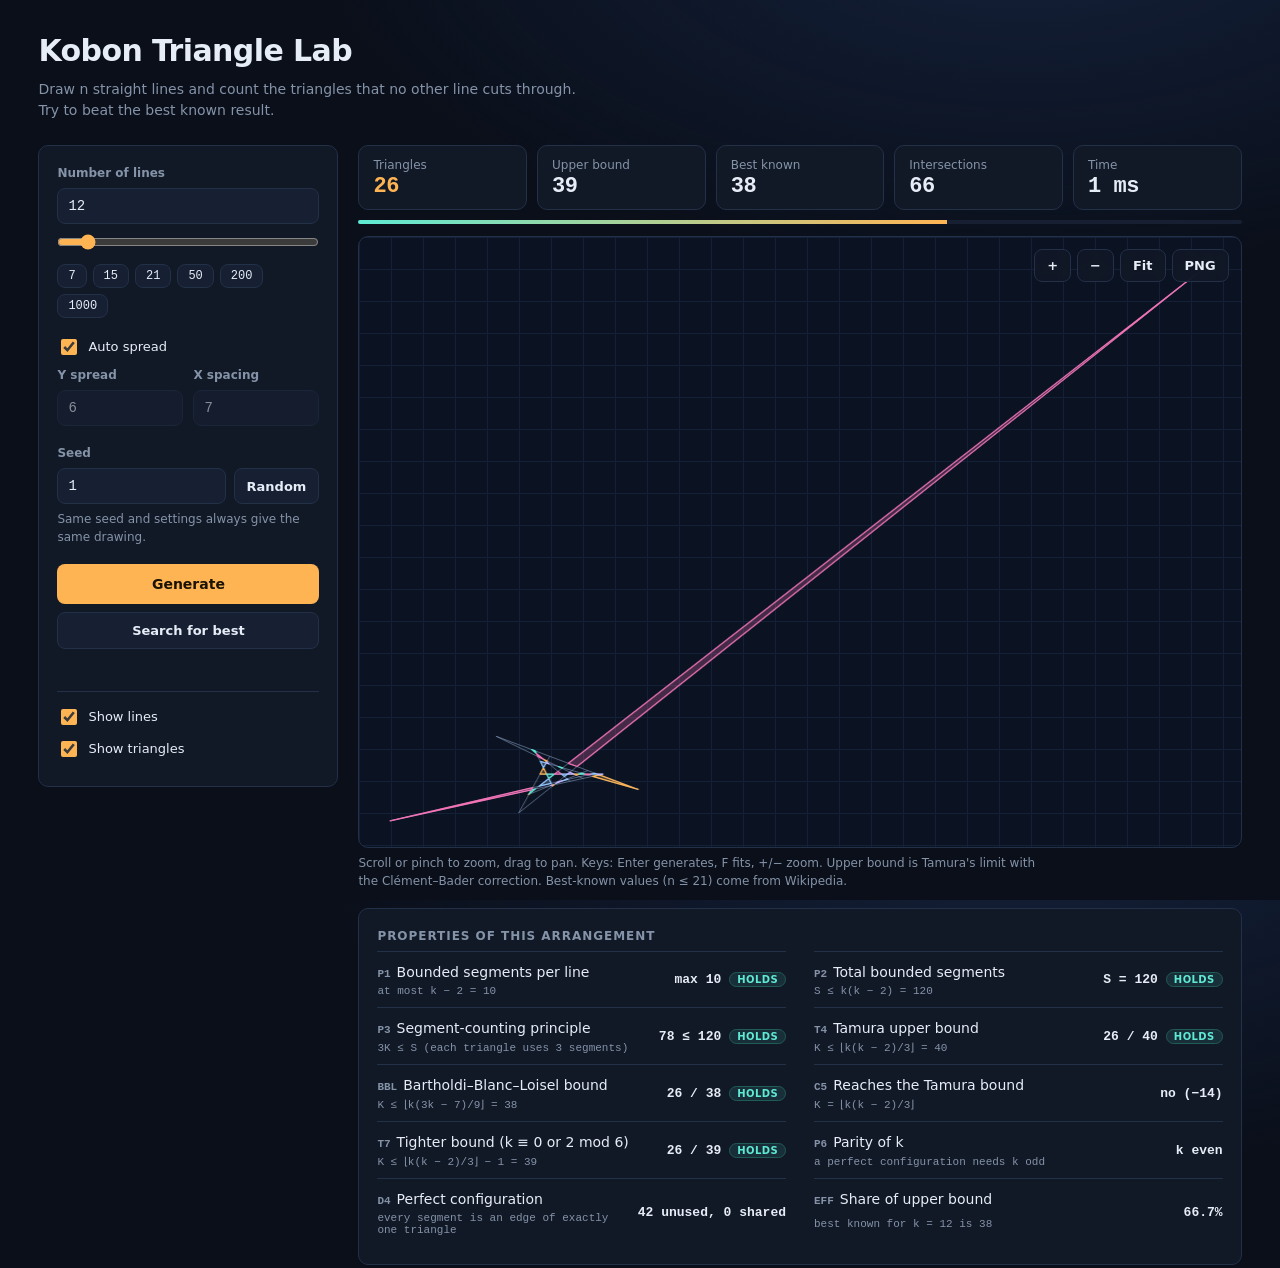
==== index.html @ 5cf596e6 "Replace with BSMATH WEBSITE contents (keep README)" ====
<!DOCTYPE html>
<html lang="en">
<head>
  <meta charset="utf-8">
  <meta name="viewport" content="width=device-width, initial-scale=1">
  <title>Kobon Triangle Lab</title>
  <link rel="stylesheet" href="css/style.css">
</head>
<body>
  <header class="top">
    <h1>Kobon Triangle Lab</h1>
    <p>Draw n straight lines and count the triangles that no other line cuts through. Try to beat the best known result.</p>
  </header>

  <main class="layout">
    <aside class="panel controls" aria-label="Controls">
      <div class="field">
        <label for="numLines">Number of lines</label>
        <input type="text" id="numLines" inputmode="numeric" autocomplete="off" value="12">
        <input type="range" id="numRange" min="3" max="100" value="12" aria-label="Number of lines slider">
        <div class="chips" id="presets">
          <button type="button" data-n="7">7</button><button type="button" data-n="15">15</button>
          <button type="button" data-n="21">21</button><button type="button" data-n="50">50</button>
          <button type="button" data-n="200">200</button><button type="button" data-n="1000">1000</button>
        </div>
        <p class="hint" id="nHint" hidden></p>
      </div>

      <div class="field">
        <label class="check"><input type="checkbox" id="autoSpread" checked> Auto spread</label>
        <div class="pair">
          <div><label for="bRange">Y spread</label><input type="text" id="bRange" inputmode="numeric" autocomplete="off" disabled></div>
          <div><label for="xSpace">X spacing</label><input type="text" id="xSpace" inputmode="numeric" autocomplete="off" disabled></div>
        </div>
      </div>

      <div class="field">
        <label for="seed">Seed</label>
        <div class="row">
          <input type="text" id="seed" inputmode="numeric" autocomplete="off" value="1">
          <button type="button" id="dice" class="ghost" aria-label="Random seed">Random</button>
        </div>
        <p class="hint">Same seed and settings always give the same drawing.</p>
      </div>

      <div class="actions">
        <button type="button" id="go" class="primary">Generate</button>
        <button type="button" id="search" class="secondary">Search for best</button>
      </div>
      <p class="hint" id="searchStatus" aria-live="polite"></p>

      <div class="field toggles">
        <label class="check"><input type="checkbox" id="showLines" checked> Show lines</label>
        <label class="check"><input type="checkbox" id="showTris" checked> Show triangles</label>
      </div>
    </aside>

    <section class="stage">
      <div class="stats" aria-live="polite">
        <div class="stat"><span>Triangles</span><b id="s-tri">0</b></div>
        <div class="stat"><span>Upper bound</span><b id="s-bound">0</b></div>
        <div class="stat"><span>Best known</span><b id="s-ref">n/a</b></div>
        <div class="stat"><span>Intersections</span><b id="s-inter">0</b></div>
        <div class="stat"><span>Time</span><b id="s-time">0 ms</b></div>
        <div class="meter" title="Triangles as a share of the upper bound"><i id="meterFill"></i></div>
      </div>

      <div class="canvas-wrap">
        <canvas id="cv" aria-label="Line arrangement"></canvas>
        <div class="tools">
          <button type="button" id="zin" aria-label="Zoom in">+</button>
          <button type="button" id="zout" aria-label="Zoom out">&minus;</button>
          <button type="button" id="fit" aria-label="Fit to screen">Fit</button>
          <button type="button" id="png" aria-label="Download PNG">PNG</button>
        </div>
        <div class="busy" id="busy" hidden><span class="spin"></span><em id="busyText">Working…</em></div>
        <div class="empty" id="empty">Press Generate to draw your first arrangement.</div>
      </div>
      <p class="hint foot">Scroll or pinch to zoom, drag to pan. Keys: Enter generates, F fits, +/− zoom.
        Upper bound is Tamura's limit with the Clément–Bader correction. Best-known values (n ≤ 21) come from Wikipedia.</p>

      <section class="panel props" aria-label="Properties of this arrangement">
        <h2>Properties of this arrangement</h2>
        <div id="props"><p class="hint">Generate a drawing to see its properties.</p></div>
      </section>
    </section>
  </main>
  <div class="toast" id="toast" role="status" hidden></div>

  <!-- Plain scripts (not ES modules) so the page also works when opened straight from disk. Order matters. -->
  <script src="js/config.js"></script>
  <script src="js/worker-core.js"></script>
  <script src="js/solver.js"></script>
  <script src="js/renderer.js"></script>
  <script src="js/properties.js"></script>
  <script src="js/app.js"></script>
</body>
</html>
---- css/style.css ----
:root{--bg:#0a0f1a;--panel:#111826;--panel2:#172033;--line:#223048;--ink:#e6edf7;--dim:#8493a8;--accent:#ffb454;--accent-ink:#1b1204;--focus:#7dd3fc;--ok:#5eead4;--bad:#f87171;--radius:10px;
--sans:"Inter",system-ui,-apple-system,"Segoe UI",Roboto,sans-serif;--mono:ui-monospace,"SF Mono",Consolas,Menlo,monospace}
*{box-sizing:border-box}
html,body{height:100%}
body{margin:0;color:var(--ink);font:14px/1.5 var(--sans);background:radial-gradient(1200px 600px at 80% -10%,#14213b 0%,transparent 60%),var(--bg);padding:28px clamp(16px,3vw,40px) 40px}
:focus-visible{outline:2px solid var(--focus);outline-offset:2px}
.top h1{margin:0 0 6px;font-size:clamp(22px,3vw,30px);font-weight:750;letter-spacing:-.02em}
.top p{margin:0 0 24px;color:var(--dim);max-width:62ch}

.layout{display:grid;grid-template-columns:300px minmax(0,1fr);gap:20px;align-items:start}
.layout>*{min-width:0}
.panel{background:var(--panel);border:1px solid var(--line);border-radius:var(--radius);padding:18px}
.controls{position:sticky;top:16px;display:grid;grid-template-columns:minmax(0,1fr);gap:18px}
.field{min-width:0}
label{display:block;font-size:12px;font-weight:600;color:var(--dim);margin-bottom:6px}
.check{display:flex;align-items:center;gap:8px;color:var(--ink);font-size:13px;font-weight:500;cursor:pointer;margin:0 0 8px}
.check input{accent-color:var(--accent);width:16px;height:16px}

/* Fixed-width text inputs: long input can never stretch the panel */
input[type=text]{width:100%;min-width:0;max-width:100%;background:var(--panel2);border:1px solid var(--line);color:var(--ink);font:500 14px var(--mono);padding:9px 10px;border-radius:8px;text-overflow:ellipsis;overflow:hidden}
input[type=text]:disabled{opacity:.55}
input[type=text].bad{border-color:var(--bad)}
input[type=range]{width:100%;margin:10px 0 4px;accent-color:var(--accent)}
.pair{display:grid;grid-template-columns:1fr 1fr;gap:10px}
.row{display:flex;gap:8px}
.chips{display:flex;flex-wrap:wrap;gap:6px;margin-top:8px}

button{font:600 13px var(--sans);cursor:pointer;border-radius:8px;border:1px solid var(--line);background:var(--panel2);color:var(--ink);padding:8px 12px;transition:background .15s,transform .05s}
button:hover{background:#1f2c45}
button:active{transform:translateY(1px)}
.chips button{padding:4px 10px;font:12px var(--mono)}
button.ghost{white-space:nowrap}
.actions{display:grid;gap:8px}
button.primary{background:var(--accent);color:var(--accent-ink);border-color:transparent;padding:11px;font-size:14px}
button.primary:hover{background:#ffc174}
button.secondary{padding:10px}
button.running{background:#3b1d1d;border-color:#7f2d2d}
button:disabled{opacity:.5;cursor:not-allowed}

.hint{margin:6px 0 0;font-size:12px;color:var(--dim);overflow-wrap:anywhere}
.hint[hidden]{display:none}
.hint.warn{color:var(--accent)}
.toggles{display:grid;gap:2px;padding-top:14px;border-top:1px solid var(--line)}

.stats{display:grid;grid-template-columns:repeat(5,1fr);gap:10px;margin-bottom:12px}
.stat{background:var(--panel);border:1px solid var(--line);border-radius:var(--radius);padding:10px 14px;min-width:0}
.stat span{display:block;font-size:12px;color:var(--dim)}
.stat b{display:block;overflow:hidden;text-overflow:ellipsis;white-space:nowrap;font:650 22px var(--mono);letter-spacing:-.02em;font-variant-numeric:tabular-nums}
.stat:first-child b{color:var(--accent)}
.meter{grid-column:1/-1;height:4px;background:var(--panel2);border-radius:4px;overflow:hidden}
.meter i{display:block;height:100%;width:0;background:linear-gradient(90deg,var(--ok),var(--accent));transition:width .4s ease}

.canvas-wrap{position:relative;height:min(68vh,720px);min-height:360px;overflow:hidden;border:1px solid var(--line);border-radius:var(--radius);background-color:#0b1322;
background-image:linear-gradient(#142038 1px,transparent 1px),linear-gradient(90deg,#142038 1px,transparent 1px);background-size:32px 32px}
canvas{position:absolute;inset:0;width:100%;height:100%;cursor:grab;touch-action:none}
canvas.grabbing{cursor:grabbing}
.tools{position:absolute;top:12px;right:12px;display:flex;gap:6px}
.tools button{background:rgba(17,24,38,.9);backdrop-filter:blur(6px);min-width:36px}
.busy,.empty{position:absolute;inset:0;display:grid;place-items:center;align-content:center;gap:10px;color:var(--dim);pointer-events:none}
.busy{background:rgba(10,15,26,.6)}
.busy[hidden],.empty[hidden]{display:none}
.spin{width:26px;height:26px;border:3px solid var(--line);border-top-color:var(--accent);border-radius:50%;animation:spin .8s linear infinite}
@keyframes spin{to{transform:rotate(360deg)}}
.foot{max-width:90ch}

/* Properties */
.props{margin-top:18px}
.props h2{margin:0 0 6px;font-size:12px;letter-spacing:.08em;text-transform:uppercase;color:var(--dim)}
#props{display:grid;grid-template-columns:repeat(auto-fill,minmax(320px,1fr));column-gap:28px}
.prop{display:grid;grid-template-columns:1fr auto;gap:2px 14px;padding:10px 0;border-top:1px solid var(--line);min-width:0}
.prop .name i{font:600 11px var(--mono);font-style:normal;color:var(--dim);margin-right:6px}
.prop .formula{grid-column:1;color:var(--dim);font:11px var(--mono);overflow-wrap:anywhere}
.prop .value{grid-column:2;grid-row:1/span 2;align-self:center;text-align:right;font:600 13px var(--mono);white-space:nowrap}
.pill{display:inline-block;margin-left:8px;padding:1px 7px;border-radius:10px;font:700 10px var(--sans);text-transform:uppercase;letter-spacing:.04em;border:1px solid var(--line);color:var(--dim)}
.pill.ok{color:var(--ok);border-color:#1f5c55;background:rgba(94,234,212,.1)}
.pill.no{color:var(--bad);border-color:#7f2d2d;background:rgba(248,113,113,.1)}

.toast{position:fixed;bottom:20px;left:50%;transform:translateX(-50%);background:var(--panel2);border:1px solid var(--line);padding:10px 16px;border-radius:8px;z-index:10;max-width:90vw}
.toast[hidden]{display:none}

@media (max-width:900px){.layout{grid-template-columns:1fr}.controls{position:static}.stats{grid-template-columns:repeat(2,1fr)}}
@media (max-width:420px){#props{grid-template-columns:1fr}.prop .value{white-space:normal}}
@media (prefers-reduced-motion:reduce){.spin{animation-duration:2s}.meter i{transition:none}}
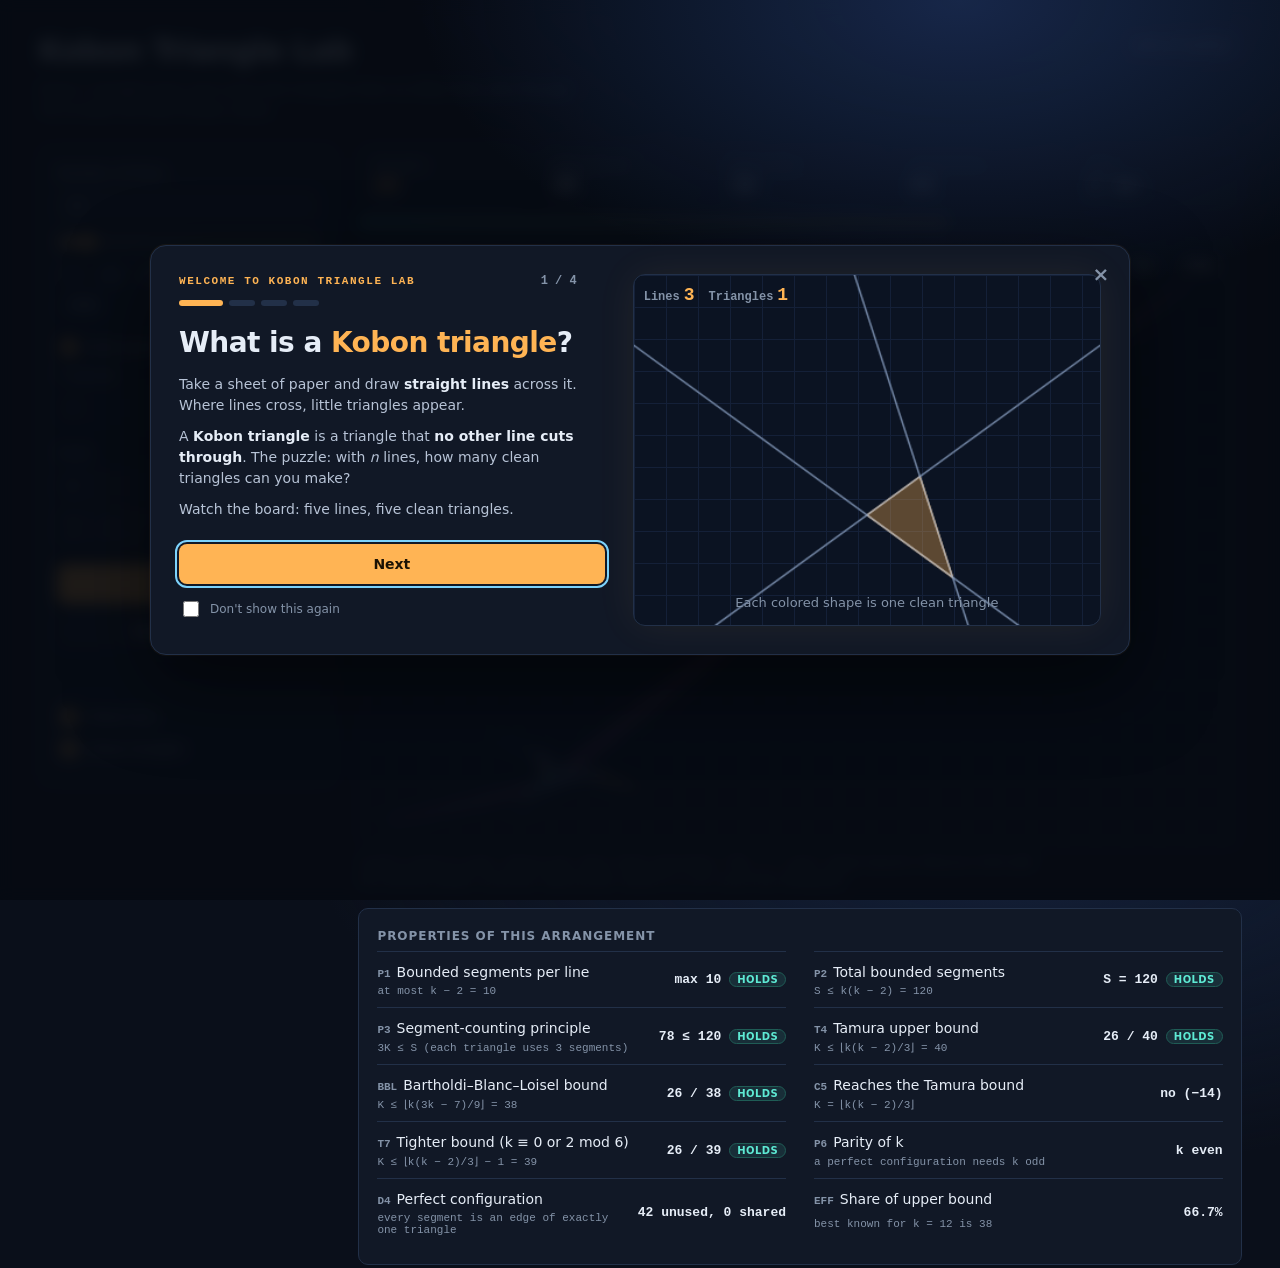
==== commit 6a15b872: "added a welcome UI that states how the website works and interactive UI" ====
--- a/index.html
+++ b/index.html
@@ -5,9 +5,11 @@
   <meta name="viewport" content="width=device-width, initial-scale=1">
   <title>Kobon Triangle Lab</title>
   <link rel="stylesheet" href="css/style.css">
+  <link rel="stylesheet" href="css/welcome.css">
 </head>
 <body>
   <header class="top">
+    <button type="button" id="help" class="ghost">How it works</button>
     <h1>Kobon Triangle Lab</h1>
     <p>Draw n straight lines and count the triangles that no other line cuts through. Try to beat the best known result.</p>
   </header>
@@ -85,6 +87,28 @@
       </section>
     </section>
   </main>
+  <div class="welcome" id="welcome" role="dialog" aria-modal="true" aria-labelledby="wTitle">
+    <div class="w-card">
+      <button type="button" id="wClose" class="w-x" aria-label="Close intro">&times;</button>
+      <div class="w-copy">
+        <div class="w-top"><span class="w-eyebrow" id="wTitle">Welcome to Kobon Triangle Lab</span><span class="w-count" id="wCount"></span></div>
+        <div class="w-dots" id="wDots"></div>
+        <div id="wStep"></div>
+        <div class="w-nav"><button type="button" id="wBack" class="secondary" hidden>Back</button><button type="button" id="wNext" class="primary">Next</button></div>
+        <div class="w-foot">
+          <label class="check"><input type="checkbox" id="wSkip"> Don't show this again</label>
+        </div>
+      </div>
+      <div class="w-demo">
+        <div class="w-board">
+          <canvas id="wCv" width="400" height="300" aria-label="Interactive demo board: drag to draw lines"></canvas>
+          <div class="w-hud"><span>Lines<b id="wN">0</b></span><span>Triangles<b id="wT">0</b></span></div>
+          <div class="w-msg" id="wMsg"></div>
+        </div>
+      </div>
+    </div>
+  </div>
+
   <div class="toast" id="toast" role="status" hidden></div>
 
   <!-- Plain scripts (not ES modules) so the page also works when opened straight from disk. Order matters. -->
@@ -93,6 +117,7 @@
   <script src="js/solver.js"></script>
   <script src="js/renderer.js"></script>
   <script src="js/properties.js"></script>
+  <script src="js/welcome.js"></script>
   <script src="js/app.js"></script>
 </body>
 </html>
--- a/css/style.css
+++ b/css/style.css
@@ -52,8 +52,8 @@
 
 .canvas-wrap{position:relative;height:min(68vh,720px);min-height:360px;overflow:hidden;border:1px solid var(--line);border-radius:var(--radius);background-color:#0b1322;
 background-image:linear-gradient(#142038 1px,transparent 1px),linear-gradient(90deg,#142038 1px,transparent 1px);background-size:32px 32px}
-canvas{position:absolute;inset:0;width:100%;height:100%;cursor:grab;touch-action:none}
-canvas.grabbing{cursor:grabbing}
+.canvas-wrap canvas{position:absolute;inset:0;width:100%;height:100%;cursor:grab;touch-action:none}
+.canvas-wrap canvas.grabbing{cursor:grabbing}
 .tools{position:absolute;top:12px;right:12px;display:flex;gap:6px}
 .tools button{background:rgba(17,24,38,.9);backdrop-filter:blur(6px);min-width:36px}
 .busy,.empty{position:absolute;inset:0;display:grid;place-items:center;align-content:center;gap:10px;color:var(--dim);pointer-events:none}
--- a/css/welcome.css
+++ b/css/welcome.css
@@ -0,0 +1,70 @@
+/* Welcome / how-it-works overlay. Uses the theme tokens from style.css. */
+.top{position:relative}
+#help{position:absolute;top:0;right:0}
+.welcome{position:fixed;inset:0;z-index:50;display:grid;place-items:center;padding:16px;overflow:auto;
+background:radial-gradient(900px 500px at 75% 0%,rgba(26,44,82,.85),transparent 60%),rgba(6,10,18,.9);backdrop-filter:blur(8px);animation:wFade .4s ease}
+.welcome[hidden]{display:none}
+.welcome.out{opacity:0;transition:opacity .3s}
+.w-card{width:min(980px,100%);display:grid;grid-template-columns:1fr 1.1fr;gap:28px;background:var(--panel);border:1px solid var(--line);border-radius:16px;padding:28px;box-shadow:0 30px 80px rgba(0,0,0,.5);animation:wRise .5s cubic-bezier(.2,.8,.2,1)}
+.w-copy{display:flex;flex-direction:column;min-width:0}
+.w-eyebrow{font:700 11px var(--mono);letter-spacing:.14em;text-transform:uppercase;color:var(--accent)}
+.w-dots{display:flex;gap:6px;margin:12px 0 16px}
+.w-dots button{width:26px;height:6px;padding:0;border-radius:6px;border:0;background:var(--line);transition:background .2s,width .2s}
+.w-dots button.on{width:44px;background:var(--accent)}
+.w-step{flex:1;min-height:210px;animation:wStep .35s ease}
+.w-step h2{margin:0 0 10px;font-size:clamp(22px,3vw,28px);letter-spacing:-.02em}
+.w-step p{margin:0 0 10px;color:#b7c3d6}
+.w-step b{color:var(--ink)}
+.w-step .acc{color:var(--accent)}
+.w-chips{display:grid;gap:8px;margin-top:12px}
+.w-chips div{background:var(--panel2);border:1px solid var(--line);border-radius:8px;padding:8px 12px;font-size:13px;color:var(--dim)}
+.w-chips b{color:var(--accent);margin-right:6px}
+.w-meter{height:8px;background:var(--panel2);border-radius:8px;overflow:hidden;margin:6px 0 12px}
+.w-meter i{display:block;height:100%;width:100%;background:linear-gradient(90deg,var(--ok),var(--accent));transform-origin:left;animation:wGrow 1.2s ease}
+.w-nav{display:flex;gap:10px;margin-top:16px}
+.w-nav .primary{flex:1}
+.w-foot{display:flex;justify-content:space-between;align-items:center;margin-top:14px;gap:10px;flex-wrap:wrap}
+.w-foot .check{margin:0;font-size:12px;color:var(--dim)}
+.w-foot .link{background:none;border:0;color:var(--dim);padding:4px;text-decoration:underline}
+.w-foot .link:hover{color:var(--ink);background:none}
+
+.w-demo{display:grid;gap:10px;align-content:start;min-width:0}
+.w-board{position:relative;border:1px solid var(--line);border-radius:12px;overflow:hidden;background-color:#0b1322;
+background-image:linear-gradient(#142038 1px,transparent 1px),linear-gradient(90deg,#142038 1px,transparent 1px);background-size:32px 32px}
+.w-board canvas{display:block;width:100%;aspect-ratio:4/3;cursor:crosshair;touch-action:none}
+.w-hud{position:absolute;left:10px;top:10px;display:flex;gap:14px;font:600 12px var(--mono);color:var(--dim);pointer-events:none}
+.w-hud b{color:var(--accent);font-size:18px;margin-left:4px;display:inline-block}
+.w-hud b.bump{animation:wBump .3s ease}
+.w-msg{position:absolute;left:0;right:0;bottom:10px;text-align:center;font-size:12px;color:var(--dim);pointer-events:none;transition:opacity .3s}
+.w-tools{display:flex;gap:8px;flex-wrap:wrap}
+.w-tools button{flex:1;white-space:nowrap}
+
+@keyframes wFade{from{opacity:0}}
+@keyframes wRise{from{opacity:0;transform:translateY(24px) scale(.97)}}
+@keyframes wStep{from{opacity:0;transform:translateX(14px)}}
+@keyframes wGrow{from{transform:scaleX(0)}}
+@keyframes wBump{50%{transform:scale(1.5)}}
+@media (max-width:820px){.w-card{grid-template-columns:1fr;padding:20px}#help{position:static;margin:0 0 14px}}
+@media (prefers-reduced-motion:reduce){.welcome,.w-card,.w-step,.w-meter i,.w-hud b.bump{animation:none}}
+
+/* v2 polish: calmer layout, fewer controls */
+.w-card{position:relative;z-index:0;box-shadow:0 30px 80px rgba(0,0,0,.5),0 0 0 1px rgba(255,180,84,.06)}
+.w-x{position:absolute;top:12px;right:12px;z-index:2;width:32px;height:32px;padding:0;font-size:20px;line-height:1;background:transparent;border-color:transparent;color:var(--dim);cursor:pointer}
+.w-x:hover{color:var(--ink)}
+.w-top{display:flex;justify-content:space-between;align-items:center;padding-right:28px}
+.w-count{font:600 12px var(--mono);color:var(--dim)}
+.w-tools[hidden],.w-tools button[hidden]{display:none}
+.w-board{box-shadow:0 0 40px rgba(255,180,84,.07)}
+.w-msg{font-size:13px}
+.w-msg.win{color:var(--ok);font-weight:600}
+.w-nav{margin-top:12px}
+.w-foot{justify-content:flex-start}
+
+/* v3: board no longer depends on the global canvas rule; no buttons, so it is purely informational */
+body.welcome-open{overflow:hidden}
+.w-board{aspect-ratio:4/3}
+.w-board canvas{position:absolute;inset:0;width:100%;height:100%;aspect-ratio:auto}
+.w-nav button[hidden]{display:none}
+.w-nav .secondary{flex:0 0 96px}
+.w-msg{bottom:12px;padding:0 12px}
+.w-demo{align-content:center}
